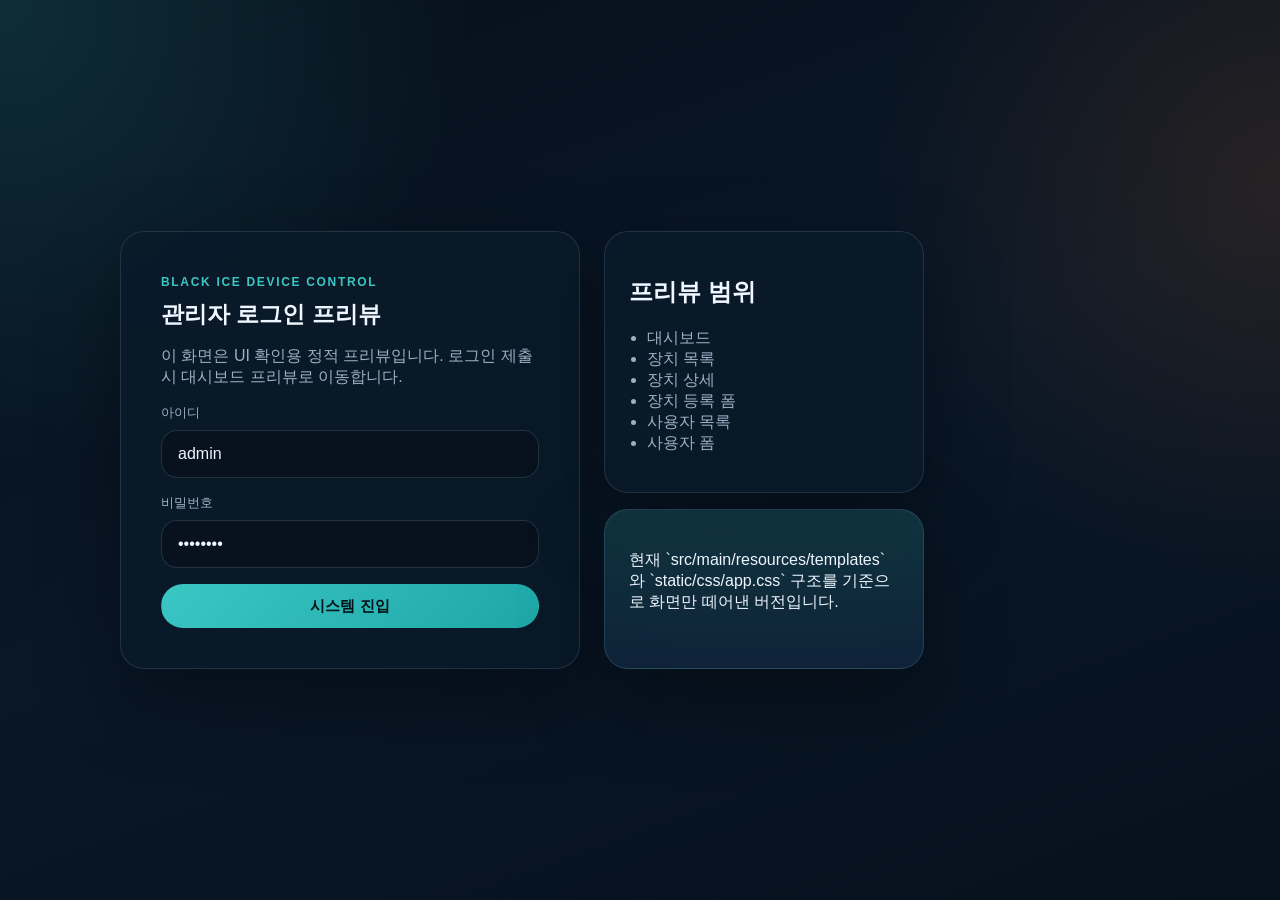
==== ui-preview/index.html @ 3b99eb66 "preView" ====
<!DOCTYPE html>
<html lang="ko">
<head>
    <meta charset="UTF-8">
    <meta name="viewport" content="width=device-width, initial-scale=1.0">
    <title>로그인 | 블랙아이스 관제 UI Preview</title>
    <link rel="stylesheet" href="assets/css/app.css">
    <script src="assets/js/preview.js" defer></script>
</head>
<body class="login-body" data-page="login">
<main class="login-shell">
    <section class="login-panel">
        <div class="login-panel__header">
            <span class="login-panel__eyebrow">Black Ice Device Control</span>
            <h1>관리자 로그인 프리뷰</h1>
            <p>이 화면은 UI 확인용 정적 프리뷰입니다. 로그인 제출 시 대시보드 프리뷰로 이동합니다.</p>
        </div>

        <form class="login-form" data-login-form>
            <label class="form-field">
                <span>아이디</span>
                <input type="text" value="admin" placeholder="admin">
            </label>

            <label class="form-field">
                <span>비밀번호</span>
                <input type="password" value="admin123" placeholder="admin123">
            </label>

            <button type="submit" class="button button--primary button--full">시스템 진입</button>
        </form>
    </section>

    <section class="login-aside">
        <div class="login-card">
            <h2>프리뷰 범위</h2>
            <ul>
                <li><a href="dashboard.html">대시보드</a></li>
                <li><a href="devices.html">장치 목록</a></li>
                <li><a href="device-detail.html">장치 상세</a></li>
                <li><a href="device-form.html">장치 등록 폼</a></li>
                <li><a href="users.html">사용자 목록</a></li>
                <li><a href="user-form.html">사용자 폼</a></li>
            </ul>
        </div>
        <div class="login-card login-card--accent">
            <p>현재 `src/main/resources/templates` 와 `static/css/app.css` 구조를 기준으로 화면만 떼어낸 버전입니다.</p>
        </div>
    </section>
</main>
</body>
</html>
---- ui-preview/assets/css/app.css ----
:root {
    --bg: #07111d;
    --bg-soft: #0d1a29;
    --panel: rgba(10, 26, 42, 0.9);
    --panel-strong: #10253b;
    --line: rgba(154, 193, 220, 0.16);
    --text: #eff6ff;
    --muted: #9bb0c4;
    --accent: #3ac7c4;
    --accent-strong: #1ea6a7;
    --warning: #f97316;
    --danger: #fb7185;
    --success: #22c55e;
    --shadow: 0 30px 80px rgba(0, 0, 0, 0.35);
}

* {
    box-sizing: border-box;
}

body {
    margin: 0;
    min-height: 100vh;
    font-family: "Segoe UI", "Pretendard", "Noto Sans KR", sans-serif;
    color: var(--text);
    background:
            radial-gradient(circle at top left, rgba(58, 199, 196, 0.16), transparent 30%),
            radial-gradient(circle at right 20%, rgba(249, 115, 22, 0.12), transparent 28%),
            linear-gradient(160deg, #06101b 0%, #091727 50%, #06111d 100%);
}

a {
    color: inherit;
    text-decoration: none;
}

button,
input,
select,
textarea {
    font: inherit;
}

.login-body {
    display: grid;
    place-items: center;
    padding: 32px;
}

.login-shell {
    display: grid;
    grid-template-columns: minmax(320px, 460px) minmax(260px, 320px);
    gap: 24px;
    width: min(100%, 1040px);
}

.login-panel,
.login-card,
.sidebar,
.panel,
.modal__panel {
    border: 1px solid var(--line);
    border-radius: 24px;
    background: var(--panel);
    box-shadow: var(--shadow);
    backdrop-filter: blur(14px);
}

.login-panel {
    padding: 40px;
}

.login-panel__eyebrow,
.panel__eyebrow,
.topbar__label,
.sidebar__eyebrow {
    display: inline-block;
    margin-bottom: 10px;
    color: var(--accent);
    font-size: 12px;
    font-weight: 700;
    letter-spacing: 0.14em;
    text-transform: uppercase;
}

.login-panel h1,
.topbar h1,
.panel h2 {
    margin: 0;
    font-size: clamp(1.35rem, 1.8vw, 1.95rem);
}

.login-panel p,
.topbar__subtitle,
.sidebar__footer,
.placeholder p,
.empty-state p,
.detail-note {
    color: var(--muted);
}

.login-form,
.inline-form,
.form-grid {
    display: grid;
    gap: 16px;
}

.form-grid {
    grid-template-columns: repeat(2, minmax(0, 1fr));
}

.form-field {
    display: grid;
    gap: 8px;
}

.form-field__inline {
    display: grid;
    grid-template-columns: minmax(0, 1fr) auto;
    gap: 10px;
    align-items: center;
}

.form-field--full {
    grid-column: 1 / -1;
}

.form-field span {
    font-size: 13px;
    color: var(--muted);
}

.form-field input,
.form-field select,
.form-field textarea {
    width: 100%;
    padding: 14px 16px;
    border: 1px solid rgba(154, 193, 220, 0.18);
    border-radius: 16px;
    background: rgba(7, 17, 29, 0.78);
    color: var(--text);
}

.form-field input[readonly] {
    background: rgba(10, 22, 36, 0.88);
    color: rgba(239, 246, 255, 0.92);
}

.device-address-search small {
    color: var(--muted);
}

.device-form--compact {
    gap: 12px;
}

.device-form--compact .form-field {
    gap: 6px;
}

.device-form--compact .form-field span,
.device-form--compact .form-field small {
    font-size: 12px;
}

.device-form--compact .form-field input,
.device-form--compact .form-field select,
.device-form--compact .form-field textarea {
    padding: 12px 14px;
    border-radius: 14px;
    font-size: 14px;
}

.device-form--compact .button {
    min-height: 40px;
    font-size: 14px;
}

.form-field small {
    color: #fecaca;
}

.button {
    display: inline-flex;
    align-items: center;
    justify-content: center;
    gap: 8px;
    min-height: 44px;
    padding: 0 18px;
    border: 1px solid transparent;
    border-radius: 999px;
    cursor: pointer;
    font-size: 15px;
    transition: transform 0.18s ease, border-color 0.18s ease, background 0.18s ease;
}

.button:hover {
    transform: translateY(-1px);
}

.button--primary {
    background: linear-gradient(135deg, var(--accent), var(--accent-strong));
    color: #03131a;
    font-weight: 700;
}

.button--accent {
    background: linear-gradient(135deg, #f59e0b, var(--warning));
    color: #1c1204;
    font-weight: 700;
}

.button--ghost {
    border-color: rgba(154, 193, 220, 0.18);
    background: rgba(9, 22, 36, 0.65);
    color: var(--text);
}

.button--danger {
    background: rgba(251, 113, 133, 0.14);
    border-color: rgba(251, 113, 133, 0.28);
    color: #fecdd3;
}

.button--full {
    width: 100%;
}

.button--sidebar {
    min-height: 38px;
    padding: 0 14px;
}

.app-shell {
    display: grid;
    grid-template-columns: 280px minmax(0, 1fr);
    min-height: 100vh;
}

.sidebar {
    margin: 22px;
    padding: 20px 20px 24px;
    display: flex;
    flex-direction: column;
    gap: 18px;
}

.sidebar__account {
    display: flex;
    align-items: center;
    justify-content: space-between;
    gap: 10px;
    padding: 12px 14px;
    border: 1px solid var(--line);
    border-radius: 18px;
    background: rgba(8, 18, 31, 0.72);
}

.sidebar__account-info {
    display: grid;
    gap: 2px;
    min-width: 0;
}

.sidebar__account-info strong {
    font-size: 12px;
    line-height: 1.2;
    white-space: nowrap;
}

.sidebar__account-info span {
    color: var(--muted);
    font-size: 11px;
    line-height: 1.2;
    white-space: nowrap;
    overflow: hidden;
    text-overflow: ellipsis;
}

.sidebar__brand {
    display: grid;
    gap: 8px;
}

.sidebar__brand strong {
    font-size: 1.35rem;
}

.sidebar__nav {
    display: grid;
    gap: 8px;
}

.sidebar__nav a {
    padding: 14px 16px;
    border-radius: 16px;
    color: var(--muted);
}

.sidebar__nav a.is-active,
.sidebar__nav a:hover {
    background: rgba(58, 199, 196, 0.12);
    color: var(--text);
}

.sidebar__footer {
    margin-top: auto;
    font-size: 13px;
    line-height: 1.7;
}

.app-main {
    padding: 24px 24px 40px 0;
    display: grid;
    gap: 20px;
    transition: padding 0.28s ease;
}

.app-main--dashboard {
    padding-top: 22px;
    gap: 14px;
}

@media (min-width: 1101px) {
    .app-shell {
        transition: grid-template-columns 0.28s ease;
    }

    .sidebar {
        transition:
            margin 0.28s ease,
            padding 0.28s ease,
            opacity 0.22s ease,
            transform 0.28s ease,
            border-color 0.22s ease,
            box-shadow 0.22s ease;
        transform-origin: left center;
    }

    .app-shell--drawer-open {
        grid-template-columns: 0 minmax(0, 1fr);
    }

    .app-shell--drawer-open .sidebar {
        width: 0;
        min-width: 0;
        margin: 22px 0 22px 0;
        padding: 0;
        opacity: 0;
        overflow: hidden;
        transform: translateX(-28px);
        border-color: transparent;
        box-shadow: none;
        pointer-events: none;
    }

    .app-shell--drawer-open .app-main {
        padding-left: 24px;
        padding-right: 444px;
    }
}

.topbar,
.panel {
    padding: 24px;
}

.topbar {
    display: flex;
    align-items: center;
    justify-content: space-between;
    gap: 16px;
    border: 1px solid var(--line);
    border-radius: 24px;
    background: rgba(9, 24, 38, 0.72);
    box-shadow: var(--shadow);
    backdrop-filter: blur(14px);
}

.topbar__actions {
    display: flex;
    align-items: center;
    gap: 12px;
}

.topbar__user {
    display: grid;
    text-align: right;
}

.flash,
.alert {
    padding: 14px 18px;
    border-radius: 16px;
}

.flash {
    background: rgba(58, 199, 196, 0.12);
    border: 1px solid rgba(58, 199, 196, 0.25);
}

.app-alert-pop {
    position: fixed;
    top: 24px;
    left: 50%;
    transform: translateX(-50%);
    z-index: 1200;
    display: grid;
    gap: 6px;
    min-width: min(420px, calc(100vw - 32px));
    max-width: min(520px, calc(100vw - 32px));
    padding: 16px 18px 18px;
    border: 1px solid rgba(58, 199, 196, 0.3);
    border-radius: 18px;
    background: linear-gradient(180deg, rgba(15, 44, 53, 0.96), rgba(10, 30, 41, 0.97));
    box-shadow: 0 24px 48px rgba(0, 0, 0, 0.28);
    cursor: pointer;
}

.app-alert-pop strong {
    color: var(--accent);
    font-size: 12px;
    font-weight: 700;
    letter-spacing: 0.12em;
    text-transform: uppercase;
}

.app-alert-pop p {
    margin: 0;
    color: var(--text);
    font-size: 15px;
    line-height: 1.5;
}

.app-alert-pop__close {
    justify-self: end;
    min-height: 30px;
    padding: 0 12px;
    border: 1px solid rgba(154, 193, 220, 0.18);
    border-radius: 999px;
    background: rgba(7, 17, 29, 0.38);
    color: var(--text);
    cursor: pointer;
}

.weather-alert-stack {
    position: fixed;
    right: 20px;
    bottom: 20px;
    z-index: 980;
    display: grid;
    gap: 10px;
    width: min(360px, calc(100vw - 32px));
}

.weather-alert-card {
    position: relative;
    display: grid;
    gap: 6px;
    padding: 14px 42px 14px 16px;
    border: 1px solid rgba(255, 145, 77, 0.28);
    border-radius: 16px;
    background: rgba(29, 17, 9, 0.94);
    box-shadow: 0 18px 36px rgba(0, 0, 0, 0.22);
}

.weather-alert-card strong {
    color: #ffd7b5;
    font-size: 14px;
}

.weather-alert-card p {
    margin: 0;
    color: var(--text);
    font-size: 13px;
    line-height: 1.45;
}

.weather-alert-card small {
    color: var(--muted);
    font-size: 11px;
}

.weather-alert-card__close {
    position: absolute;
    top: 10px;
    right: 12px;
    width: 24px;
    height: 24px;
    border: 1px solid rgba(255, 215, 181, 0.22);
    border-radius: 999px;
    background: rgba(255, 255, 255, 0.04);
    color: #ffd7b5;
    cursor: pointer;
    font-size: 11px;
    font-weight: 800;
}

.alert--error {
    background: rgba(251, 113, 133, 0.12);
    border: 1px solid rgba(251, 113, 133, 0.3);
    color: #fecdd3;
}

.stats-grid,
.dashboard-grid {
    display: grid;
    gap: 20px;
}

.stats-grid {
    grid-template-columns: repeat(3, minmax(0, 1fr));
}

.stats-grid--compact {
    gap: 10px;
}

.stats-grid--inline {
    grid-template-columns: repeat(4, minmax(112px, 150px));
    align-items: stretch;
}

.camera-filter-form {
    display: grid;
    grid-template-columns: minmax(220px, 280px) minmax(140px, 170px) auto;
    gap: 10px;
    align-items: end;
}

.dashboard-grid {
    grid-template-columns: repeat(2, minmax(0, 1fr));
}

.dashboard-stack {
    display: grid;
    gap: 20px;
}

.weather-board__actions {
    display: grid;
    grid-template-columns: auto auto auto;
    justify-content: end;
    align-items: start;
    column-gap: 12px;
    row-gap: 6px;
}

.weather-board__updated {
    margin: 0;
    display: grid;
    justify-items: end;
    gap: 4px;
    color: var(--muted);
    font-size: 12px;
}

.weather-board__updated strong {
    color: var(--text);
    font-size: 12px;
    font-weight: 600;
}

.weather-board__title-line {
    display: flex;
    align-items: baseline;
    gap: 10px;
}

.weather-board__title-line span {
    color: var(--accent);
    font-size: 11px;
    font-weight: 700;
    text-transform: uppercase;
}

.weather-board__title-line strong {
    color: var(--text);
    font-size: 22px;
    font-weight: 800;
    line-height: 1.1;
}

.weather-board__title-line em {
    color: var(--muted);
    font-style: normal;
    font-size: 13px;
    line-height: 1.4;
}

.weather-board__device-note {
    margin: 0;
    display: flex;
    align-items: center;
    justify-content: flex-end;
    grid-column: 2 / -1;
    gap: 8px;
    padding: 2px 2px 0;
    color: rgba(154, 193, 220, 0.82);
    font-size: 12px;
    letter-spacing: 0.02em;
}

.weather-board__device-note span {
    color: var(--accent);
    font-size: 11px;
    font-weight: 700;
    text-transform: uppercase;
}

.weather-board__device-note strong {
    color: var(--text);
    font-size: 12px;
    font-weight: 600;
}

.weather-board__location-note {
    margin: 0;
    display: flex;
    align-items: center;
    justify-content: flex-end;
    grid-column: 1 / -1;
    gap: 8px;
    padding: 2px 2px 0;
    color: rgba(154, 193, 220, 0.82);
    font-size: 12px;
    letter-spacing: 0.02em;
}

.weather-board__location-note span {
    color: var(--accent);
    font-size: 11px;
    font-weight: 700;
    text-transform: uppercase;
}

.weather-board__location-note strong {
    color: var(--muted);
    font-size: 12px;
    font-weight: 600;
}

.weather-board__location-note--inline {
    grid-column: auto;
    justify-content: flex-end;
    padding: 0;
    font-size: 11px;
}

.weather-board__updated--inline {
    display: flex;
    align-items: center;
    justify-content: flex-end;
    gap: 6px;
    font-size: 10px;
}

.weather-board__updated--inline span {
    color: var(--accent);
    font-size: 10px;
    font-weight: 700;
    text-transform: uppercase;
}

.weather-board__updated--inline strong {
    font-size: 11px;
}

.weather-search-form {
    display: flex;
    align-items: center;
    gap: 8px;
}

.weather-board__actions > .weather-search-form {
    grid-column: 2;
}

.weather-board__actions > form:last-child {
    grid-column: 3;
}

.weather-search-form input {
    width: 220px;
    padding: 12px 14px;
    border: 1px solid rgba(154, 193, 220, 0.18);
    border-radius: 14px;
    background: rgba(7, 17, 29, 0.78);
    color: var(--text);
}

.stat-card {
    padding: 24px;
    border: 1px solid var(--line);
    border-radius: 24px;
    background: rgba(13, 28, 44, 0.92);
    color: var(--text);
    text-align: left;
    cursor: pointer;
    box-shadow: var(--shadow);
}

.stat-card span,
.stat-card em {
    display: block;
}

.stat-card strong {
    display: block;
    margin: 18px 0 8px;
    font-size: clamp(1.8rem, 3.4vw, 2.6rem);
}

.stat-card em {
    color: var(--muted);
    font-style: normal;
}

.stat-card--compact {
    min-height: 88px;
    padding: 14px 16px;
    border-radius: 18px;
}

.stat-card--compact span {
    font-size: 13px;
}

.stat-card--compact strong {
    margin: 8px 0 0;
    font-size: clamp(1.45rem, 2vw, 1.95rem);
    line-height: 1;
}

.stat-card--running {
    background: linear-gradient(135deg, rgba(9, 40, 40, 0.92), rgba(10, 26, 42, 0.92));
}

.stat-card--alert {
    background: linear-gradient(135deg, rgba(58, 20, 18, 0.92), rgba(20, 19, 31, 0.92));
}

.stat-card--ice {
    background: linear-gradient(135deg, rgba(86, 48, 16, 0.92), rgba(14, 31, 44, 0.92));
}

.panel__header,
.modal__header {
    display: flex;
    align-items: flex-start;
    justify-content: space-between;
    gap: 12px;
    margin-bottom: 18px;
}

.panel__actions,
.mode-actions,
.form-actions,
.table-actions {
    display: flex;
    gap: 10px;
    flex-wrap: wrap;
}

.panel--feature {
    min-height: 280px;
}

.panel--live {
    min-height: 0;
}

.panel--wide {
    width: 100%;
}

.panel--compact {
    min-height: 0;
}

.panel--table {
    padding-top: 20px;
}

.panel--camera-board {
    padding-top: 16px;
}

.camera-board__toolbar {
    display: grid;
    grid-template-columns: minmax(320px, 1.15fr) minmax(420px, 1fr);
    gap: 16px;
    align-items: start;
}

.camera-board__toolbar--top {
    margin-bottom: 16px;
}

.camera-board__tool-card {
    padding: 14px 16px;
    border: 1px solid rgba(154, 193, 220, 0.12);
    border-radius: 18px;
    background: rgba(7, 18, 29, 0.34);
}

.camera-board__tool-card--stats {
    display: grid;
}

.camera-board__header-actions {
    display: flex;
    align-items: center;
    justify-content: space-between;
    gap: 14px;
    flex-wrap: nowrap;
}

.camera-board__header-actions > .button {
    flex: 0 0 auto;
    white-space: nowrap;
}

.camera-board__footer {
    display: flex;
    align-items: center;
    justify-content: space-between;
    gap: 14px;
    margin-top: 16px;
    padding-top: 14px;
    border-top: 1px solid rgba(154, 193, 220, 0.12);
}

.camera-board__result {
    display: inline-flex;
    align-items: baseline;
    gap: 6px;
    color: var(--muted);
    font-size: 13px;
}

.camera-board__result strong {
    color: var(--text);
    font-size: 16px;
}

.camera-grid {
    display: grid;
    grid-template-columns: repeat(4, minmax(0, 1fr));
    gap: 12px 12px;
    margin-top: 16px;
    padding-top: 16px;
    border-top: 1px solid rgba(154, 193, 220, 0.12);
}

.camera-card {
    display: grid;
    gap: 8px;
}

.camera-card--empty .camera-card__header strong,
.camera-card--empty .camera-card__header p {
    color: rgba(155, 176, 196, 0.88);
}

.camera-card.is-active .camera-card__image {
    border-color: rgba(58, 199, 196, 0.55);
    box-shadow: 0 0 0 1px rgba(58, 199, 196, 0.2);
}

.camera-card__header {
    display: grid;
    gap: 2px;
}

.camera-card__header strong {
    font-size: 15px;
    color: var(--text);
}

.camera-card__header p {
    margin: 0;
    color: var(--muted);
    font-size: 11px;
    line-height: 1.35;
}

.camera-card__image {
    position: relative;
    display: block;
    min-height: 150px;
    padding: 12px;
    border: 1px solid rgba(82, 148, 174, 0.34);
    border-radius: 12px;
    background: linear-gradient(180deg, rgba(208, 219, 230, 0.1), rgba(208, 219, 230, 0.06));
    text-decoration: none;
}

.camera-card__image--empty {
    cursor: default;
    border-style: dashed;
    border-color: rgba(154, 193, 220, 0.2);
    background: linear-gradient(180deg, rgba(154, 193, 220, 0.08), rgba(154, 193, 220, 0.03));
}

.camera-card__badge {
    position: absolute;
    top: 10px;
    left: 10px;
    display: inline-flex;
    align-items: center;
    justify-content: center;
    min-width: 34px;
    min-height: 26px;
    padding: 0 8px;
    border-radius: 7px;
    background: #24324d;
    color: #fff;
    font-size: 11px;
    font-weight: 700;
}

.camera-card__badges {
    position: absolute;
    top: 10px;
    left: 10px;
    display: inline-flex;
    gap: 6px;
    align-items: center;
}

.camera-card__badges .camera-card__badge {
    position: static;
}

.camera-card__badge--ice-safe,
.camera-card__badge.is-ice-safe {
    background: rgba(15, 23, 42, 0.86);
    color: #dbeafe;
}

.camera-card__badge--ice-risk,
.camera-card__badge.is-ice-risk {
    background: rgba(255, 145, 77, 0.92);
    color: #101826;
}

.camera-chip--ice-safe {
    border-color: rgba(82, 148, 174, 0.42);
    color: #cbd5e1;
}

.camera-chip--ice-risk {
    border-color: rgba(255, 145, 77, 0.72);
    color: #ffd7b5;
}

.camera-card__placeholder {
    display: grid;
    place-items: center;
    gap: 6px;
    min-height: 126px;
    border-radius: 8px;
    background:
            linear-gradient(135deg, rgba(255, 255, 255, 0.08), rgba(255, 255, 255, 0.02)),
            rgba(217, 228, 238, 0.08);
    color: rgba(233, 239, 244, 0.9);
    text-align: center;
}

.camera-card__placeholder strong {
    font-size: 14px;
}

.camera-card__placeholder p {
    margin: 0;
    color: rgba(222, 232, 240, 0.74);
    font-size: 11px;
}

.camera-card__placeholder--empty strong {
    color: rgba(239, 246, 255, 0.86);
}

.camera-card__placeholder--empty p {
    color: rgba(155, 176, 196, 0.82);
}

.camera-card__meta {
    display: flex;
    align-items: center;
    justify-content: center;
    gap: 8px;
    flex-wrap: wrap;
}

.camera-chip {
    display: inline-flex;
    align-items: center;
    justify-content: center;
    min-width: 74px;
    min-height: 26px;
    padding: 0 10px;
    border: 1px solid rgba(98, 178, 210, 0.45);
    border-radius: 7px;
    background: rgba(8, 18, 31, 0.28);
    color: #99d9f3;
    font-size: 11px;
    font-weight: 600;
}

.camera-chip--ok {
    border-color: rgba(58, 199, 119, 0.52);
    background: rgba(58, 199, 119, 0.08);
    color: #7ef2a6;
}

.camera-chip--bad {
    border-color: rgba(255, 122, 144, 0.45);
    color: #ff8ea2;
}

.camera-chip--active {
    border-color: rgba(58, 199, 119, 0.42);
    color: #7ef2a6;
}

.camera-chip--idle {
    color: #dce9f4;
}

.camera-chip--empty {
    border-color: rgba(154, 193, 220, 0.2);
    color: rgba(155, 176, 196, 0.92);
}

.pagination {
    display: flex;
    align-items: center;
    gap: 8px;
    flex-wrap: wrap;
}

.page-link {
    display: inline-flex;
    align-items: center;
    justify-content: center;
    min-width: 36px;
    min-height: 34px;
    padding: 0 12px;
    border: 1px solid rgba(154, 193, 220, 0.18);
    border-radius: 10px;
    background: rgba(8, 18, 31, 0.48);
    color: var(--muted);
    text-decoration: none;
    font-size: 13px;
    font-weight: 600;
}

.page-link.is-active,
.page-link:hover {
    border-color: rgba(58, 199, 196, 0.35);
    background: rgba(58, 199, 196, 0.12);
    color: var(--text);
}

.panel__subtitle {
    margin: 8px 0 0;
    color: var(--muted);
    font-size: 14px;
}

.panel--narrow {
    max-width: 860px;
}

.placeholder,
.empty-state {
    display: grid;
    place-items: center;
    gap: 8px;
    padding: 32px;
    border: 1px dashed rgba(154, 193, 220, 0.2);
    border-radius: 20px;
    background: rgba(5, 14, 24, 0.5);
    text-align: center;
}

.placeholder--media {
    min-height: 210px;
}

.placeholder--compact {
    min-height: 136px;
    padding: 20px;
}

.placeholder--map,
.placeholder--weather,
.placeholder--log {
    min-height: 220px;
}

.meta-list {
    display: grid;
    gap: 12px;
    margin-top: 18px;
}

.meta-list--compact {
    grid-template-columns: repeat(2, minmax(0, 1fr));
    margin-top: 14px;
}

.meta-list div,
.detail-grid div {
    padding: 14px 16px;
    border: 1px solid var(--line);
    border-radius: 16px;
    background: rgba(8, 18, 31, 0.65);
}

.meta-list span,
.detail-grid dt {
    display: block;
    margin-bottom: 8px;
    color: var(--muted);
    font-size: 13px;
}

.status-chip,
.status-dot {
    display: inline-flex;
    align-items: center;
    gap: 8px;
    min-height: 34px;
    padding: 0 14px;
    border-radius: 999px;
    background: rgba(154, 193, 220, 0.12);
    color: var(--text);
    font-size: 12px;
}

.status-chip--running {
    background: rgba(34, 197, 94, 0.16);
    color: #bbf7d0;
}

.status-chip--idle,
.status-dot--idle {
    background: rgba(148, 163, 184, 0.18);
    color: #dbeafe;
}

.signal {
    display: inline-block;
    width: 14px;
    height: 14px;
    border-radius: 50%;
    box-shadow: 0 0 14px currentColor;
}

.signal--on {
    color: var(--success);
    background: var(--success);
}

.signal--off {
    color: var(--danger);
    background: var(--danger);
}

.table-wrap {
    overflow-x: auto;
}

.data-table {
    width: 100%;
    border-collapse: collapse;
    min-width: 980px;
}

.data-table th,
.data-table td {
    padding: 12px 12px;
    border-bottom: 1px solid rgba(154, 193, 220, 0.1);
    text-align: left;
    vertical-align: middle;
}

.data-table tbody tr.is-selected {
    background: rgba(58, 199, 196, 0.08);
}

.data-table tbody tr.is-selected td:first-child a {
    color: var(--accent);
}

.data-table th {
    color: var(--muted);
    font-size: 13px;
    font-weight: 600;
}

.detail-grid {
    display: grid;
    grid-template-columns: repeat(2, minmax(0, 1fr));
    gap: 12px;
}

.plc-detail {
    display: grid;
    gap: 16px;
}

.plc-detail__summary {
    display: grid;
    grid-template-columns: repeat(3, minmax(0, 1fr));
    gap: 12px;
}

.plc-detail__summary-card {
    display: grid;
    gap: 8px;
    padding: 14px 16px;
    border: 1px solid rgba(154, 193, 220, 0.14);
    border-radius: 16px;
    background: rgba(8, 18, 31, 0.65);
}

.plc-detail__summary-card span {
    color: var(--muted);
    font-size: 12px;
}

.plc-detail__summary-card strong {
    color: var(--text);
    font-size: 20px;
    font-weight: 800;
}

.plc-detail__metrics {
    grid-template-columns: repeat(3, minmax(0, 1fr));
}

.modal {
    position: fixed;
    inset: 0;
    display: none;
    place-items: center;
    z-index: 1000;
    overflow-y: auto;
    padding: 20px;
}

.modal.is-open {
    display: grid;
}

.modal__backdrop {
    position: absolute;
    inset: 0;
    background: rgba(3, 8, 15, 0.76);
}

.modal__backdrop--solid {
    background: rgba(3, 8, 15, 0.82);
}

.modal--drawer .modal__backdrop,
.modal--drawer .modal__backdrop--solid {
    background: transparent !important;
    opacity: 0 !important;
    pointer-events: none;
}

.modal__panel {
    position: relative;
    width: min(92vw, 720px);
    padding: 20px;
    max-height: calc(100vh - 40px);
    overflow-y: auto;
}

.modal__panel--wide {
    width: min(94vw, 1180px);
}

.modal--drawer {
    display: none;
    justify-items: end;
    padding: 0;
    overflow: hidden;
    pointer-events: none;
}

.modal--drawer.is-open {
    display: grid;
}

.modal--drawer .modal__panel {
    pointer-events: auto;
    width: 420px;
    max-width: 420px;
    height: 100vh;
    max-height: 100vh;
    margin-left: auto;
    padding: 14px 14px 18px;
    border-left: 1px solid rgba(154, 193, 220, 0.14);
    border-radius: 22px 0 0 22px;
    background: rgba(6, 17, 29, 0.98);
    box-shadow: -24px 0 60px rgba(0, 0, 0, 0.34);
    transform: translateX(100%);
    transition: transform 0.28s ease;
}

.modal--drawer.is-open .modal__panel {
    transform: translateX(0);
}

body.modal-open {
    overflow: hidden;
}

body.modal-open:has(.modal--drawer.is-open) {
    overflow: auto;
}

.modal__actions {
    display: flex;
    align-items: center;
    gap: 8px;
    flex-wrap: wrap;
}

.modal-mode-layout {
    display: grid;
    grid-template-columns: 1fr;
    gap: 12px;
}

.modal-overview-panel,
.modal-side-stack,
.modal-mode-main,
.modal-mode-aside {
    padding: 14px;
    border: 1px solid var(--line);
    border-radius: 16px;
    background: rgba(8, 18, 31, 0.6);
}

.modal-overview-panel {
    display: grid;
    gap: 14px;
}

.modal-side-stack {
    display: grid;
    align-content: start;
    gap: 12px;
}

.modal-mode-controls {
    display: grid;
    gap: 14px;
}

.modal-mode-picker,
.modal-auto-options {
    display: grid;
    gap: 10px;
}

.modal-mode-picker > span,
.modal-auto-options > span {
    color: var(--muted);
    font-size: 11px;
}

.modal-mode-picker__buttons {
    display: grid;
    grid-template-columns: repeat(4, minmax(0, 1fr));
    gap: 8px;
}

.mode-option-button {
    min-height: 38px;
    padding-inline: 0;
}

.modal-checkbox {
    display: flex;
    align-items: center;
    gap: 10px;
    min-height: 40px;
    padding: 0 14px;
    border: 1px solid rgba(154, 193, 220, 0.12);
    border-radius: 14px;
    background: rgba(7, 18, 29, 0.42);
    color: var(--text);
}

.modal-checkbox input {
    width: 15px;
    height: 15px;
    accent-color: var(--accent);
}

.modal-checkbox span {
    color: var(--text);
    font-size: 13px;
}

.modal-auto-options small {
    color: var(--muted);
    font-size: 11px;
    line-height: 1.5;
}

.modal-setting-card {
    display: grid;
    gap: 12px;
    padding: 14px;
    border: 1px solid rgba(154, 193, 220, 0.12);
    border-radius: 16px;
    background: rgba(6, 16, 27, 0.42);
}

.is-hidden {
    display: none !important;
}

.modal-overview-header h4,
.modal-visual-card__header h4 {
    margin: 0;
    font-size: 17px;
}

.modal-overview-grid {
    display: grid;
    grid-template-columns: repeat(2, minmax(0, 1fr));
    gap: 8px;
}

.status-overview-card {
    display: grid;
    gap: 6px;
    padding: 10px 11px;
    border: 1px solid rgba(154, 193, 220, 0.12);
    border-radius: 13px;
    background: rgba(6, 16, 27, 0.42);
}

.status-overview-card span {
    color: var(--muted);
    font-size: 11px;
    white-space: nowrap;
    overflow: hidden;
    text-overflow: ellipsis;
}

.status-overview-card strong {
    font-size: 14px;
    line-height: 1.25;
    white-space: nowrap;
    overflow: hidden;
    text-overflow: ellipsis;
}

.status-overview-card--mode strong {
    font-size: 11px;
    line-height: 1.2;
    white-space: nowrap;
    overflow: hidden;
    text-overflow: ellipsis;
}

.modal-visual-stack {
    display: grid;
    gap: 14px;
}

.modal-visual-card {
    display: grid;
    gap: 14px;
    padding: 16px;
    border: 1px solid rgba(154, 193, 220, 0.12);
    border-radius: 18px;
    background: rgba(6, 16, 27, 0.42);
}

.placeholder--visual {
    min-height: 190px;
}

.modal-location-card .placeholder--visual {
    min-height: 120px;
}

.mode-actions {
    margin-top: 6px;
    gap: 12px;
}

.modal-mode-status {
    margin-top: 14px;
    grid-template-columns: repeat(2, minmax(0, 1fr));
    display: grid;
    gap: 10px;
}

.modal-mode-status-card {
    display: grid;
    gap: 8px;
    min-height: 72px;
    padding: 12px;
    border: 1px solid rgba(154, 193, 220, 0.12);
    border-radius: 14px;
    background: rgba(6, 16, 27, 0.42);
}

.modal-mode-status-card span {
    color: var(--muted);
    font-size: 10px;
    line-height: 1.3;
}

.modal-mode-status-card strong {
    display: inline-flex;
    align-items: center;
    min-height: 20px;
}

.modal-mode-aside__header h4 {
    margin: 0 0 8px;
    font-size: 16px;
}

.modal-mode-aside__header p:last-child {
    margin: 0;
    color: var(--muted);
    line-height: 1.6;
    font-size: 12px;
}

.help-inline-label {
    display: inline-flex;
    align-items: center;
    gap: 8px;
}

.help-inline-label {
    margin-bottom: 2px;
}

.help-inline-text {
    display: inline-flex;
    align-items: center;
    gap: 6px;
    color: var(--muted);
    font-size: 11px;
}

.help-tooltip {
    position: relative;
    display: inline-flex;
    align-items: center;
    justify-content: center;
    width: 18px;
    height: 18px;
    border: 1px solid rgba(154, 193, 220, 0.22);
    border-radius: 999px;
    background: rgba(9, 22, 36, 0.7);
    color: var(--muted);
    font-size: 11px;
    font-weight: 700;
    line-height: 1;
    cursor: help;
}

.help-tooltip__bubble {
    position: absolute;
    left: calc(100% + 8px);
    top: 50%;
    transform: translateY(-50%);
    z-index: 20;
    display: none;
    min-width: 220px;
    max-width: 260px;
    padding: 10px 12px;
    border: 1px solid rgba(154, 193, 220, 0.16);
    border-radius: 12px;
    background: rgba(5, 14, 24, 0.96);
    box-shadow: 0 18px 32px rgba(0, 0, 0, 0.22);
    color: var(--text);
    font-size: 11px;
    font-weight: 400;
    line-height: 1.55;
    letter-spacing: 0;
    text-transform: none;
    white-space: normal;
}

.help-tooltip:hover .help-tooltip__bubble,
.help-tooltip:focus-visible .help-tooltip__bubble {
    display: block;
}

.modal .panel__eyebrow {
    font-size: 10px;
    margin-bottom: 6px;
}

.modal .button {
    min-height: 36px;
    font-size: 13px;
}

.modal .form-field span {
    font-size: 11px;
}

.modal .form-field input,
.modal .form-field select,
.modal .form-field textarea {
    padding: 10px 12px;
    min-height: 40px;
}

.modal-setting-stack {
    display: grid;
    gap: 12px;
}

.modal-subsetting {
    display: grid;
    gap: 10px;
}

.modal-stop-note {
    display: grid;
    gap: 8px;
    padding: 14px;
    border: 1px solid rgba(251, 113, 133, 0.18);
    border-radius: 14px;
    background: rgba(38, 10, 19, 0.28);
}

.modal-stop-note strong {
    font-size: 14px;
}

.modal-stop-note p {
    margin: 0;
    color: var(--muted);
    font-size: 12px;
    line-height: 1.6;
}

.modal-list {
    display: grid;
    gap: 12px;
    padding: 0;
    list-style: none;
}

.modal-list li {
    display: flex;
    align-items: center;
    justify-content: space-between;
    gap: 12px;
    padding: 16px;
    border: 1px solid var(--line);
    border-radius: 16px;
}

.modal__body--address-search {
    display: grid;
    grid-template-columns: minmax(0, 1fr) minmax(340px, 1.08fr);
    gap: 16px;
    align-items: start;
}

.address-search-results,
.address-search-map-panel {
    display: grid;
    gap: 14px;
}

.address-search-map-panel {
    padding: 14px;
    border: 1px solid var(--line);
    border-radius: 18px;
    background: rgba(8, 18, 31, 0.62);
}

.address-search-map-panel__header {
    display: grid;
    gap: 4px;
}

.address-search-map-panel__header strong {
    font-size: 14px;
}

.address-search-map-panel__header span {
    color: var(--muted);
    font-size: 12px;
    line-height: 1.4;
}

.address-search-map {
    min-height: 460px;
    border: 1px solid rgba(154, 193, 220, 0.12);
    border-radius: 16px;
    overflow: hidden;
}

.modal-list--address {
    gap: 10px;
    max-height: 460px;
    overflow-y: auto;
    padding-right: 4px;
}

.address-result-item {
    align-items: flex-start !important;
    gap: 16px !important;
    cursor: pointer;
    transition: border-color 0.18s ease, background 0.18s ease;
}

.address-result-item.is-active {
    border-color: rgba(58, 199, 196, 0.42);
    background: rgba(14, 35, 46, 0.72);
}

.address-result-item--loading {
    justify-content: flex-start !important;
    color: var(--muted);
}

.address-result-item__content {
    display: grid;
    gap: 4px;
    min-width: 0;
}

.address-result-item__content strong {
    font-size: 14px;
    line-height: 1.35;
    word-break: keep-all;
}

.address-result-item__content span,
.address-result-item__content small {
    color: var(--muted);
    font-size: 12px;
    line-height: 1.4;
}

.address-result-item__select {
    min-width: 88px;
    flex-shrink: 0;
}

.login-aside {
    display: grid;
    gap: 16px;
}

.login-card {
    padding: 24px;
}

.login-card ul {
    margin: 16px 0 0;
    padding-left: 18px;
    color: var(--muted);
}

.login-card--accent {
    background: linear-gradient(180deg, rgba(58, 199, 196, 0.18), rgba(16, 37, 59, 0.88));
}

.dashboard-grid--reordered {
    grid-template-columns: minmax(0, 1.4fr) minmax(320px, 0.9fr);
    align-items: start;
}

.inline-form--tight {
    gap: 12px;
}

.live-device-grid {
    display: grid;
    grid-template-columns: repeat(3, minmax(0, 1fr));
    gap: 12px;
}

.live-device-card {
    display: grid;
    gap: 8px;
    padding: 16px;
    border: 1px solid rgba(154, 193, 220, 0.14);
    border-radius: 18px;
    background: linear-gradient(180deg, rgba(12, 29, 46, 0.94), rgba(7, 18, 29, 0.92));
    min-height: 130px;
}

.live-device-card strong {
    font-size: 15px;
}

.live-device-card span {
    color: var(--accent);
    font-size: 13px;
}

.live-device-status {
    display: inline-flex;
    align-items: center;
    gap: 10px;
    margin-top: 2px;
}

.live-device-status__label {
    color: var(--text) !important;
    font-size: 14px !important;
    font-weight: 700;
}

.status-led {
    width: 12px;
    height: 12px;
    border-radius: 50%;
    background: #94a3b8;
    box-shadow: 0 0 0 3px rgba(148, 163, 184, 0.12), 0 0 14px rgba(148, 163, 184, 0.45);
}

.status-led--running {
    background: #22c55e;
    box-shadow: 0 0 0 3px rgba(34, 197, 94, 0.14), 0 0 16px rgba(34, 197, 94, 0.7);
}

.status-led--normal {
    background: #38bdf8;
    box-shadow: 0 0 0 3px rgba(56, 189, 248, 0.14), 0 0 16px rgba(56, 189, 248, 0.6);
}

.status-led--off {
    background: #fb7185;
    box-shadow: 0 0 0 3px rgba(251, 113, 133, 0.14), 0 0 16px rgba(251, 113, 133, 0.62);
}

.status-led--error {
    background: #f97316;
    box-shadow: 0 0 0 3px rgba(249, 115, 22, 0.16), 0 0 16px rgba(249, 115, 22, 0.72);
}

.status-led--maintenance {
    background: #a78bfa;
    box-shadow: 0 0 0 3px rgba(167, 139, 250, 0.14), 0 0 16px rgba(167, 139, 250, 0.62);
}

.live-device-card em {
    margin-top: auto;
    color: var(--muted);
    font-size: 12px;
    font-style: normal;
}

.live-device-card.is-active {
    border-color: rgba(58, 199, 196, 0.45);
    box-shadow: inset 0 0 0 1px rgba(58, 199, 196, 0.2);
}

.panel--mode {
    align-self: start;
}

.panel--empty {
    min-height: 220px;
}

.panel--weather-board {
    min-height: 0;
}

.weather-section {
    display: grid;
    gap: 10px;
    margin-top: 14px;
    align-content: start;
}

.panel--weather-board {
    display: grid;
    grid-template-columns: minmax(0, 1.35fr) minmax(280px, 0.9fr);
    gap: 24px;
    align-items: start;
}

.panel--weather-board--compact {
    width: 100%;
    justify-self: start;
    grid-template-columns: 1fr;
    gap: 14px;
}

.panel--weather-board.panel--weather-detail {
    grid-template-columns: 1fr;
    gap: 18px;
}

.panel--weather-board > .panel__header {
    grid-column: 1 / -1;
    margin-bottom: 0;
}

.panel--weather-detail > .panel__header {
    display: flex;
    align-items: flex-start;
    justify-content: space-between;
    gap: 16px;
}

.panel--weather-detail > .weather-detail__summary,
.panel--weather-detail > .device-weather-layout {
    grid-column: 1 / -1;
}

.weather-detail__header-meta {
    display: grid;
    justify-items: end;
    gap: 8px;
}

.weather-detail__header-actions {
    display: flex;
    align-items: center;
    justify-content: flex-end;
    gap: 10px;
}

.weather-detail__updated {
    display: grid;
    gap: 2px;
    margin: 0;
    color: var(--muted);
    font-size: 12px;
    text-align: right;
}

.weather-detail__updated strong {
    color: var(--text);
    font-size: 13px;
}

.weather-detail__summary {
    display: grid;
    grid-template-columns: minmax(0, 1.15fr) minmax(340px, 1fr);
    gap: 18px;
    padding: 18px;
    border: 1px solid rgba(154, 193, 220, 0.12);
    border-radius: 18px;
    background: rgba(7, 18, 29, 0.42);
}

.weather-detail__summary-copy {
    display: grid;
    align-content: start;
    gap: 10px;
}

.weather-detail__summary-copy h3 {
    margin: 0;
    font-size: 18px;
    line-height: 1.45;
}

.weather-detail__summary-copy p:last-child {
    margin: 0;
    color: var(--muted);
    font-size: 13px;
    line-height: 1.6;
}

.device-detail-map-wrap {
    display: grid;
    gap: 12px;
}

.device-detail-map {
    min-height: 360px;
    border: 1px solid rgba(154, 193, 220, 0.12);
    border-radius: 18px;
    overflow: hidden;
    background: rgba(8, 18, 31, 0.62);
}

.device-detail-map__fallback {
    display: grid;
    place-items: center;
    gap: 8px;
    min-height: 360px;
    padding: 24px;
    text-align: center;
    color: var(--muted);
    background: linear-gradient(180deg, rgba(8, 18, 31, 0.82), rgba(5, 12, 21, 0.92));
}

.device-detail-map__fallback strong {
    color: var(--text);
    font-size: 15px;
}

.device-detail-map__fallback p {
    margin: 0;
    font-size: 12px;
    line-height: 1.6;
}

.device-detail-map__meta {
    display: grid;
    gap: 4px;
    padding: 14px 16px;
    border: 1px solid rgba(154, 193, 220, 0.12);
    border-radius: 16px;
    background: rgba(7, 18, 29, 0.42);
}

.device-detail-map__meta strong {
    font-size: 14px;
}

.device-detail-map__meta p {
    margin: 0;
    color: var(--muted);
    font-size: 12px;
    line-height: 1.5;
}

.weather-detail__metrics {
    display: grid;
    grid-template-columns: repeat(2, minmax(0, 1fr));
    gap: 12px;
}

.weather-metric-card {
    display: grid;
    gap: 8px;
    padding: 14px 16px;
    border: 1px solid rgba(154, 193, 220, 0.12);
    border-radius: 16px;
    background: rgba(6, 16, 27, 0.48);
}

.weather-metric-card span {
    color: var(--muted);
    font-size: 12px;
}

.weather-metric-card strong {
    color: var(--text);
    font-size: 18px;
    line-height: 1.2;
}

.weather-metric-card--signal strong {
    display: inline-flex;
    align-items: center;
    gap: 10px;
}

.weather-metric-card--signal strong b {
    font-size: 16px;
}

.device-weather-layout {
    display: grid;
    grid-template-columns: minmax(0, 1.2fr) minmax(300px, 0.88fr);
    gap: 18px;
    align-items: start;
}

.device-weather-layout .weather-section {
    margin-top: 0;
}

.weather-section__header {
    display: flex;
    align-items: baseline;
    justify-content: space-between;
    gap: 10px;
}

.weather-section__header h3 {
    margin: 0;
    font-size: 16px;
}

.weather-section__header span {
    color: var(--muted);
    font-size: 13px;
}

.weather-inline-setting-form {
    display: grid;
    grid-template-columns: minmax(0, 1fr) auto;
    gap: 10px;
    align-items: end;
}

.weather-inline-setting-form--header {
    width: min(560px, 100%);
}

.weather-inline-setting-form__field {
    display: grid;
    gap: 6px;
}

.weather-inline-setting-form__field span {
    color: var(--muted);
    font-size: 11px;
}

.weather-inline-setting-form__field select {
    width: 100%;
    padding: 10px 12px;
    border: 1px solid rgba(154, 193, 220, 0.18);
    border-radius: 12px;
    background: rgba(7, 17, 29, 0.78);
    color: var(--text);
}

.weather-forecast-switch {
    display: inline-flex;
    align-items: center;
    gap: 10px;
    flex-wrap: wrap;
}

.weather-forecast-meta {
    display: grid;
    justify-items: end;
    gap: 4px;
}

.weather-forecast-switch__button {
    min-width: 102px;
    padding-inline: 18px;
}

.weather-forecast-switch__button.is-active {
    background: rgba(248, 247, 244, 0.96);
    color: #10253b;
    border-color: transparent;
}

.weather-forecast-panel {
    min-height: 0;
}

.weather-board-layout {
    display: grid;
    grid-template-columns: minmax(220px, 2.4fr) minmax(360px, 4.2fr) minmax(0, 3.4fr);
    gap: 18px;
    align-items: start;
}

.weather-board__control-row {
    margin-bottom: 12px;
}

.weather-section--forecast-board,
.weather-section--map-board,
.weather-section--status-board {
    min-height: 100%;
    padding: 14px;
    border: 1px solid rgba(154, 193, 220, 0.12);
    border-radius: 18px;
    background: rgba(7, 18, 29, 0.34);
}

.weather-section--forecast-board {
    min-width: 0;
    min-height: 192px;
    padding: 12px;
}

.weather-section--map-board,
.weather-section--status-board {
    min-height: 192px;
}

.dashboard-weather-map-wrap {
    display: grid;
    gap: 12px;
}

.dashboard-weather-map {
    min-height: 152px;
    border: 1px solid rgba(154, 193, 220, 0.12);
    border-radius: 16px;
    overflow: hidden;
    background: rgba(8, 18, 31, 0.62);
}

.dashboard-weather-map__meta {
    display: grid;
    gap: 4px;
    padding: 12px 14px;
    border: 1px solid rgba(154, 193, 220, 0.12);
    border-radius: 14px;
    background: rgba(7, 18, 29, 0.42);
}

.dashboard-weather-map__meta strong {
    font-size: 13px;
}

.dashboard-weather-map__meta p {
    margin: 0;
    color: var(--muted);
    font-size: 12px;
    line-height: 1.5;
}

.dashboard-weather-map__meta span {
    color: var(--muted);
    font-size: 11px;
}

.dashboard-weather-empty {
    display: grid;
    place-items: center;
    gap: 8px;
    min-height: 152px;
    padding: 14px;
    border: 1px dashed rgba(154, 193, 220, 0.16);
    border-radius: 16px;
    text-align: center;
    color: var(--muted);
    background: rgba(7, 18, 29, 0.24);
}

.dashboard-weather-empty strong {
    color: var(--text);
    font-size: 14px;
}

.dashboard-weather-empty p {
    margin: 0;
    font-size: 12px;
    line-height: 1.6;
}

.weather-device-status-board {
    display: grid;
    gap: 12px;
}

.weather-device-status-summary {
    display: grid;
    grid-template-columns: repeat(2, minmax(0, 1fr));
    gap: 10px;
}

.weather-device-summary-card {
    display: grid;
    gap: 8px;
    min-height: 72px;
    padding: 12px 14px;
    border: 1px solid rgba(154, 193, 220, 0.14);
    border-radius: 16px;
    background:
        linear-gradient(180deg, rgba(12, 27, 42, 0.82), rgba(7, 18, 29, 0.58));
    box-shadow: inset 0 1px 0 rgba(255, 255, 255, 0.02);
}

.weather-device-summary-card span {
    color: rgba(191, 212, 229, 0.76);
    font-size: 11px;
    letter-spacing: 0.02em;
}

.weather-device-summary-card strong {
    display: grid;
    justify-items: start;
    align-items: center;
    color: var(--text);
}

.weather-device-status-metrics {
    display: grid;
    grid-template-columns: repeat(3, minmax(0, 1fr));
    gap: 10px;
}

.weather-device-metric-card {
    display: grid;
    gap: 4px;
    min-height: 56px;
    padding: 10px 12px;
    border: 1px solid rgba(154, 193, 220, 0.1);
    border-radius: 14px;
    background: rgba(6, 16, 27, 0.44);
}

.weather-device-metric-card span {
    color: var(--muted);
    font-size: 10px;
    letter-spacing: 0.02em;
}

.weather-device-metric-card strong {
    color: var(--text);
    font-size: 17px;
    font-weight: 800;
    line-height: 1.2;
}

.signal--large {
    width: 14px;
    height: 14px;
}

.weather-daily-strip {
    display: grid;
    gap: 0;
    border-top: 1px solid rgba(154, 193, 220, 0.12);
    height: 136px;
    max-height: 136px;
    overflow-y: auto;
    overflow-x: hidden;
    padding-right: 4px;
    scrollbar-width: thin;
    scrollbar-color: rgba(58, 199, 196, 0.7) rgba(6, 16, 27, 0.92);
}

.weather-daily-strip::-webkit-scrollbar {
    width: 8px;
}

.weather-daily-strip::-webkit-scrollbar-track {
    background: linear-gradient(180deg, rgba(9, 22, 35, 0.96), rgba(6, 16, 27, 0.92));
    border-radius: 999px;
    box-shadow: inset 0 0 0 1px rgba(154, 193, 220, 0.08);
}

.weather-daily-strip::-webkit-scrollbar-thumb {
    background: linear-gradient(180deg, rgba(58, 199, 196, 0.62), rgba(26, 122, 148, 0.95));
    border-radius: 999px;
    border: 1px solid rgba(7, 18, 29, 0.72);
    box-shadow: 0 0 0 1px rgba(58, 199, 196, 0.18);
}

.weather-daily-strip::-webkit-scrollbar-thumb:hover {
    background: linear-gradient(180deg, rgba(74, 219, 214, 0.82), rgba(36, 168, 191, 1));
}

.weather-daily-card {
    display: grid;
    grid-template-columns: 72px 1fr;
    align-items: center;
    gap: 12px;
    min-height: 42px;
    padding: 6px 0;
    border-bottom: 1px solid rgba(154, 193, 220, 0.1);
}

.weather-daily-card__day {
    display: grid;
    gap: 2px;
}

.weather-daily-card__day strong {
    font-size: 12px;
}

.weather-daily-card__day span {
    color: var(--muted);
    font-size: 10px;
}

.weather-daily-card__summary {
    display: flex;
    align-items: center;
    gap: 8px;
}

.weather-daily-card__meta {
    display: grid;
    gap: 2px;
}

.weather-icon {
    display: inline-flex;
    align-items: center;
    justify-content: center;
    line-height: 1;
    font-style: normal;
    user-select: none;
}

.weather-hourly-card__icon,
.weather-daily-card__icon {
    width: 18px;
    min-width: 18px;
    font-size: 15px;
    text-shadow: 0 0 14px rgba(255, 215, 107, 0.18);
}

.weather-icon--sunny {
    color: #ffd35a;
    text-shadow: 0 0 14px rgba(255, 196, 63, 0.35);
}

.weather-icon--partly-cloudy {
    color: #ffd86a;
    text-shadow: 0 0 14px rgba(186, 212, 255, 0.24);
}

.weather-icon--cloudy {
    color: #b8c9de;
    text-shadow: 0 0 14px rgba(154, 193, 220, 0.22);
}

.weather-icon--rain,
.weather-icon--shower {
    color: #65d1ff;
    text-shadow: 0 0 14px rgba(49, 171, 255, 0.24);
}

.weather-icon--snow,
.weather-icon--sleet {
    color: #d7ecff;
    text-shadow: 0 0 14px rgba(180, 224, 255, 0.26);
}

.weather-icon--unknown {
    color: rgba(215, 230, 245, 0.72);
    text-shadow: none;
}

.weather-daily-card__summary b {
    font-size: 12px;
    font-weight: 700;
}

.weather-daily-card__meta small,
.weather-hourly-card small {
    color: var(--muted);
    font-size: 10px;
}

.weather-hourly-strip {
    display: flex;
    gap: 8px;
    min-width: max-content;
    padding: 0 2px 8px;
}

.weather-hourly-scroll {
    overflow-x: auto;
    overflow-y: hidden;
    border-top: 1px solid rgba(154, 193, 220, 0.12);
    padding-top: 8px;
    scrollbar-width: thin;
    scrollbar-color: rgba(58, 199, 196, 0.7) rgba(6, 16, 27, 0.92);
}

.weather-hourly-scroll::-webkit-scrollbar {
    height: 8px;
}

.weather-hourly-scroll::-webkit-scrollbar-track {
    background: linear-gradient(180deg, rgba(9, 22, 35, 0.96), rgba(6, 16, 27, 0.92));
    border-radius: 999px;
    box-shadow: inset 0 0 0 1px rgba(154, 193, 220, 0.08);
}

.weather-hourly-scroll::-webkit-scrollbar-thumb {
    background: linear-gradient(90deg, rgba(58, 199, 196, 0.62), rgba(26, 122, 148, 0.95));
    border-radius: 999px;
    border: 1px solid rgba(7, 18, 29, 0.72);
    box-shadow: 0 0 0 1px rgba(58, 199, 196, 0.18);
}

.weather-hourly-scroll::-webkit-scrollbar-thumb:hover {
    background: linear-gradient(90deg, rgba(74, 219, 214, 0.82), rgba(36, 168, 191, 1));
}

.weather-hourly-card {
    display: grid;
    gap: 4px;
    width: 136px;
    min-height: 112px;
    padding: 8px 9px;
    border: 1px solid rgba(154, 193, 220, 0.12);
    border-radius: 10px;
    background: rgba(7, 18, 29, 0.3);
}

.weather-hourly-card__top {
    display: flex;
    align-items: center;
    justify-content: space-between;
    gap: 6px;
}

.weather-hourly-card strong {
    font-size: 11px;
}

.weather-hourly-card span {
    font-size: 15px;
    font-weight: 700;
}

.weather-hourly-card em {
    color: var(--muted);
    font-style: normal;
    font-size: 10px;
    line-height: 1.3;
}

.panel--weather-board--compact .weather-forecast-panel {
    min-width: 0;
    min-height: 0;
    overflow: hidden;
}

.panel--weather-board--compact .weather-hourly-scroll,
.panel--weather-board--compact .weather-daily-strip {
    max-height: 92px;
    overflow-y: auto;
    overflow-x: hidden;
    padding-right: 4px;
}

.panel--weather-board--compact .weather-hourly-strip {
    display: grid;
    gap: 0;
    min-width: 0;
    padding: 0;
}

.panel--weather-board--compact .weather-hourly-card {
    width: 100%;
    min-height: 0;
    display: grid;
    grid-template-columns: minmax(74px, 88px) 22px minmax(56px, 72px) minmax(0, 1fr) minmax(76px, 92px) minmax(84px, 96px);
    align-items: center;
    gap: 8px;
    padding: 8px 6px;
    border: 0;
    border-bottom: 1px solid rgba(154, 193, 220, 0.1);
    border-radius: 0;
    background: transparent;
}

.panel--weather-board--compact .weather-hourly-card__top {
    display: contents;
}

.panel--weather-board--compact .weather-hourly-card__top strong {
    font-size: 12px;
}

.panel--weather-board--compact .weather-hourly-card__icon {
    justify-self: center;
}

.panel--weather-board--compact .weather-hourly-card > span {
    font-size: 15px;
    font-weight: 700;
}

.panel--weather-board--compact .weather-hourly-card em {
    min-width: 0;
    font-size: 11px;
    line-height: 1.45;
    white-space: nowrap;
    overflow: hidden;
    text-overflow: ellipsis;
}

.panel--weather-board--compact .weather-hourly-card small {
    font-size: 11px;
    line-height: 1.45;
}

.panel--weather-board--compact .weather-daily-card {
    grid-template-columns: minmax(70px, 82px) minmax(0, 1fr);
    align-items: center;
    gap: 12px;
    min-height: 46px;
    padding: 8px 4px;
    border: 0;
    border-bottom: 1px solid rgba(154, 193, 220, 0.1);
    border-radius: 0;
    background: transparent;
}

.panel--weather-board--compact .weather-daily-card__day strong {
    font-size: 13px;
}

.panel--weather-board--compact .weather-daily-card__day span {
    font-size: 11px;
}

.panel--weather-board--compact .weather-daily-card__summary {
    justify-content: flex-start;
    gap: 10px;
}

.panel--weather-board--compact .weather-daily-card__meta {
    gap: 4px;
}

.panel--weather-board--compact .weather-daily-card__meta small {
    font-size: 11px;
}

@media (max-width: 1100px) {
    .app-shell {
        grid-template-columns: 1fr;
    }

    .sidebar {
        margin: 18px 18px 0;
        padding: 14px 18px;
        display: grid;
        grid-template-columns: auto 1fr auto;
        align-items: center;
        gap: 14px;
        border-radius: 20px;
    }

    .app-main {
        padding: 0 18px 24px;
    }

    .sidebar__brand {
        gap: 2px;
    }

    .sidebar__brand strong {
        font-size: 1.05rem;
    }

    .sidebar__eyebrow {
        margin-bottom: 0;
        font-size: 10px;
    }

    .sidebar__nav {
        display: flex;
        align-items: center;
        justify-content: center;
        gap: 8px;
        overflow-x: auto;
    }

    .sidebar__nav a {
        padding: 10px 14px;
        white-space: nowrap;
    }

    .sidebar__account {
        padding: 8px 10px;
        border-radius: 14px;
    }

    .sidebar__account-info strong {
        font-size: 14px;
    }

    .sidebar__account-info span {
        font-size: 12px;
    }

    .sidebar__footer {
        display: none;
    }

    .panel--weather-board--compact {
        width: 100%;
    }

    .weather-board-layout {
        grid-template-columns: 1fr;
    }

    .weather-inline-setting-form {
        grid-template-columns: 1fr;
    }

    .panel--weather-board--compact .weather-daily-strip {
        grid-template-columns: 1fr;
    }

    .stats-grid,
    .dashboard-grid,
    .form-grid,
    .detail-grid,
    .login-shell {
        grid-template-columns: 1fr;
    }

    .dashboard-grid--reordered,
    .modal-mode-layout,
    .modal-overview-grid,
    .camera-grid,
    .live-device-grid,
    .meta-list--compact {
        grid-template-columns: 1fr;
    }

    .panel--weather-board {
        grid-template-columns: 1fr;
    }

    .panel--weather-detail > .panel__header,
    .weather-detail__summary,
    .device-weather-layout {
        grid-template-columns: 1fr;
    }

    .plc-detail__summary,
    .plc-detail__metrics {
        grid-template-columns: 1fr;
    }

    .weather-detail__header-meta {
        justify-items: start;
    }

    .weather-detail__header-actions {
        justify-content: flex-start;
    }

    .weather-detail__updated {
        text-align: left;
    }

    .camera-filter-form,
    .stats-grid--inline {
        grid-template-columns: 1fr;
    }

    .weather-hourly-card {
        width: 148px;
    }

    .camera-board__footer {
        display: grid;
    }

    .camera-board__toolbar {
        grid-template-columns: 1fr;
    }
}

@media (max-width: 720px) {
    .topbar,
    .panel,
    .login-panel,
    .login-card,
    .sidebar {
        padding: 20px;
        border-radius: 20px;
    }

    .topbar,
    .panel__header,
    .modal__header {
        flex-direction: column;
    }

    .camera-board__toolbar {
        grid-template-columns: 1fr;
    }

    .panel--camera-board .camera-filter-form {
        grid-template-columns: 1fr;
    }

    .panel--camera-board .camera-board__header-actions {
        width: 100%;
        display: grid;
        justify-items: stretch;
        align-content: start;
        gap: 10px;
    }

    .panel--camera-board .stats-grid--inline {
        grid-template-columns: 1fr;
    }

    .weather-board__title-line,
    .weather-board__actions,
    .weather-search-form {
        width: 100%;
    }

    .weather-board__location-note {
        flex-wrap: wrap;
        gap: 6px;
        justify-content: flex-start;
    }

    .weather-search-form {
        flex-direction: column;
        align-items: stretch;
    }

    .form-field__inline {
        grid-template-columns: 1fr;
    }

    .weather-search-form input {
        width: 100%;
    }

    .weather-detail__metrics {
        grid-template-columns: 1fr;
    }

    .weather-daily-strip {
        grid-template-columns: 1fr;
    }

    .weather-daily-card {
        grid-template-columns: 1fr;
        align-items: start;
    }

    .modal__body--address-search {
        grid-template-columns: 1fr;
    }

    .address-search-map {
        min-height: 260px;
    }

    .topbar__actions,
    .form-actions,
    .table-actions,
    .mode-actions,
    .camera-board__header-actions {
        width: 100%;
    }

    .button {
        width: 100%;
    }

    .sidebar {
        grid-template-columns: 1fr;
        justify-items: stretch;
        gap: 10px;
        padding: 14px;
    }

    .sidebar__brand,
    .sidebar__account {
        width: 100%;
    }

    .sidebar__nav {
        justify-content: flex-start;
        flex-wrap: wrap;
    }

    .sidebar .button,
    .sidebar__account form,
    .sidebar__account form .button {
        width: auto;
    }

}
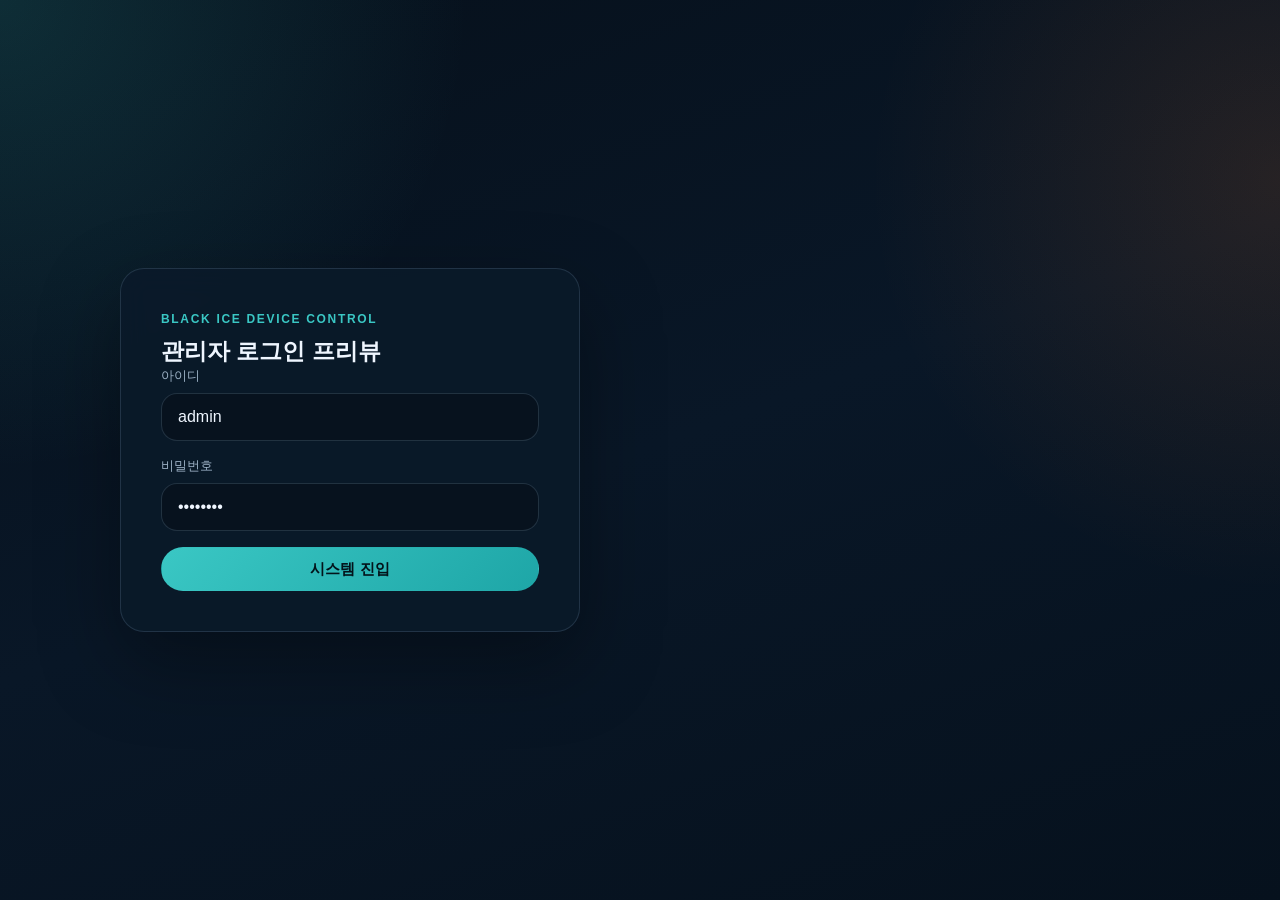
==== commit c83f0844: "preView_4" ====
--- a/ui-preview/index.html
+++ b/ui-preview/index.html
@@ -13,7 +13,6 @@
         <div class="login-panel__header">
             <span class="login-panel__eyebrow">Black Ice Device Control</span>
             <h1>관리자 로그인 프리뷰</h1>
-            <p>이 화면은 UI 확인용 정적 프리뷰입니다. 로그인 제출 시 대시보드 프리뷰로 이동합니다.</p>
         </div>
 
         <form class="login-form" data-login-form>
@@ -30,23 +29,6 @@
             <button type="submit" class="button button--primary button--full">시스템 진입</button>
         </form>
     </section>
-
-    <section class="login-aside">
-        <div class="login-card">
-            <h2>프리뷰 범위</h2>
-            <ul>
-                <li><a href="dashboard.html">대시보드</a></li>
-                <li><a href="devices.html">장치 목록</a></li>
-                <li><a href="device-detail.html">장치 상세</a></li>
-                <li><a href="device-form.html">장치 등록 폼</a></li>
-                <li><a href="users.html">사용자 목록</a></li>
-                <li><a href="user-form.html">사용자 폼</a></li>
-            </ul>
-        </div>
-        <div class="login-card login-card--accent">
-            <p>현재 `src/main/resources/templates` 와 `static/css/app.css` 구조를 기준으로 화면만 떼어낸 버전입니다.</p>
-        </div>
-    </section>
 </main>
 </body>
 </html>
